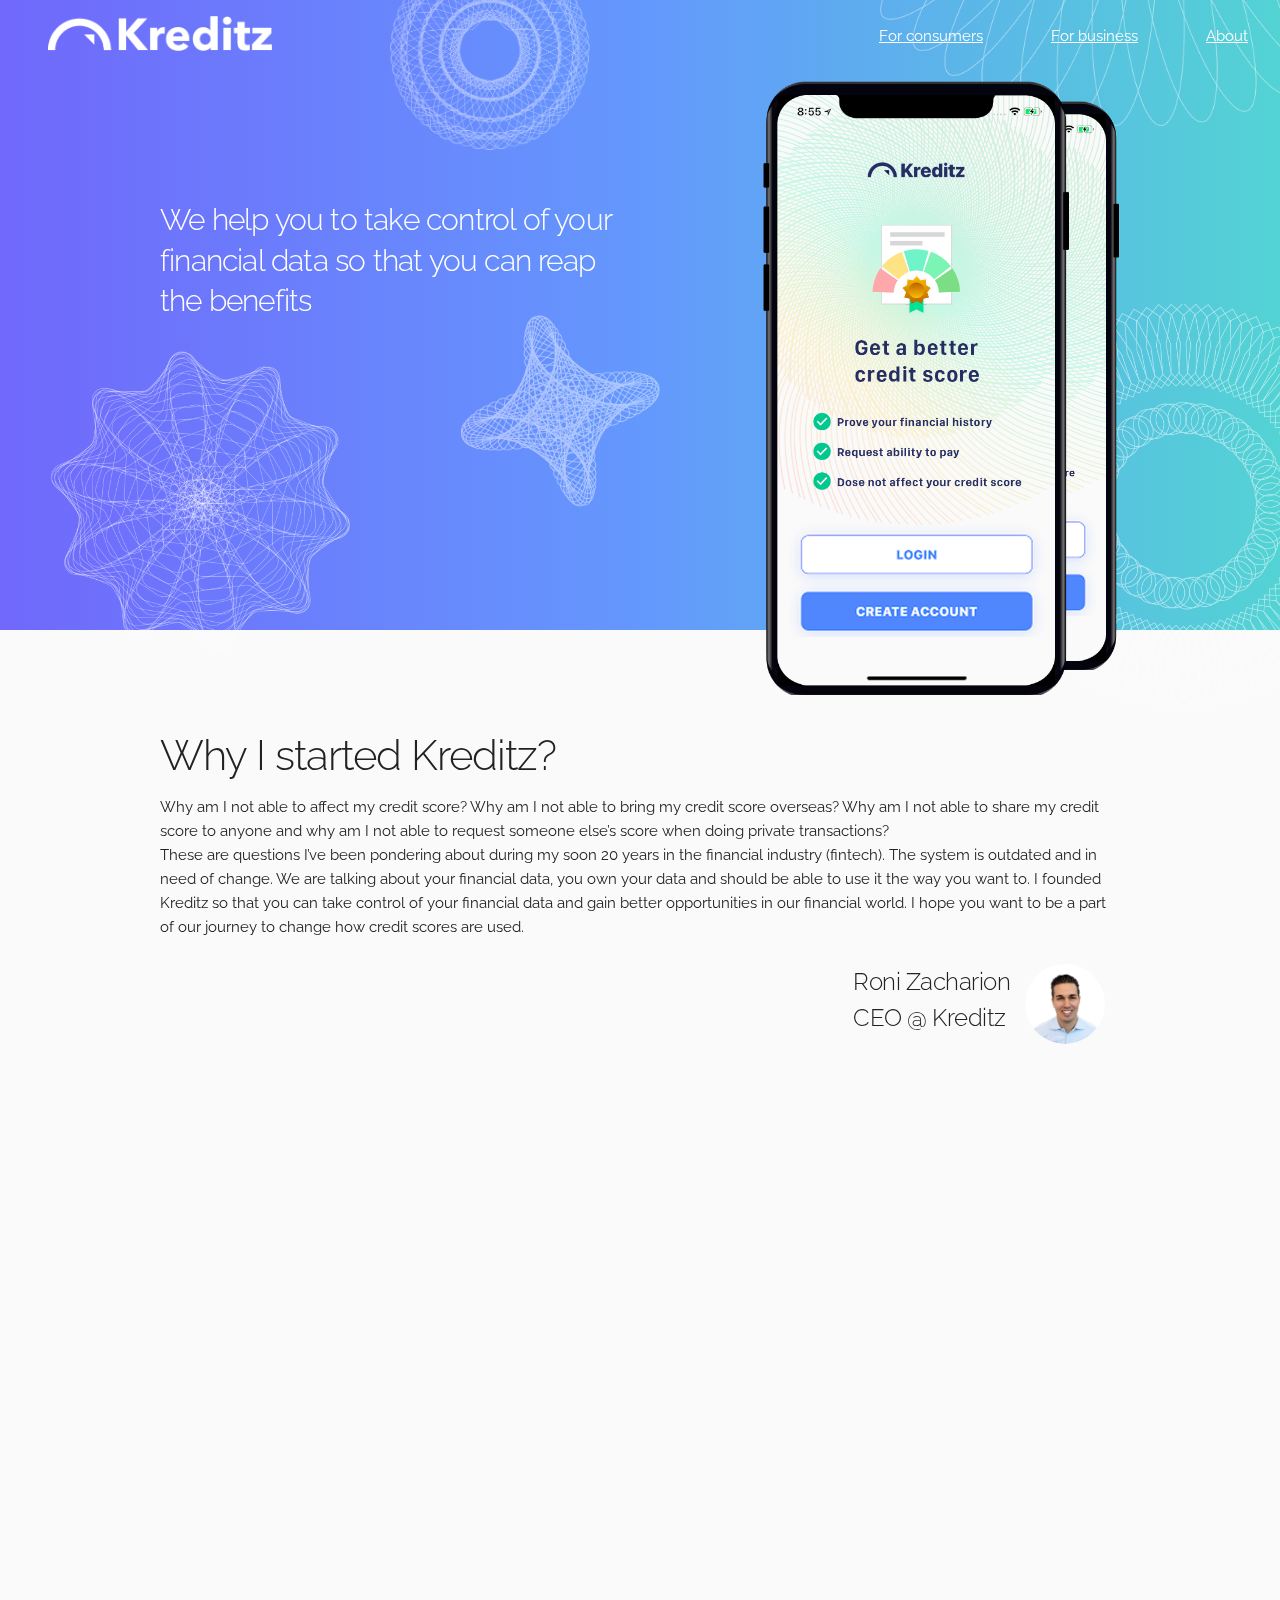
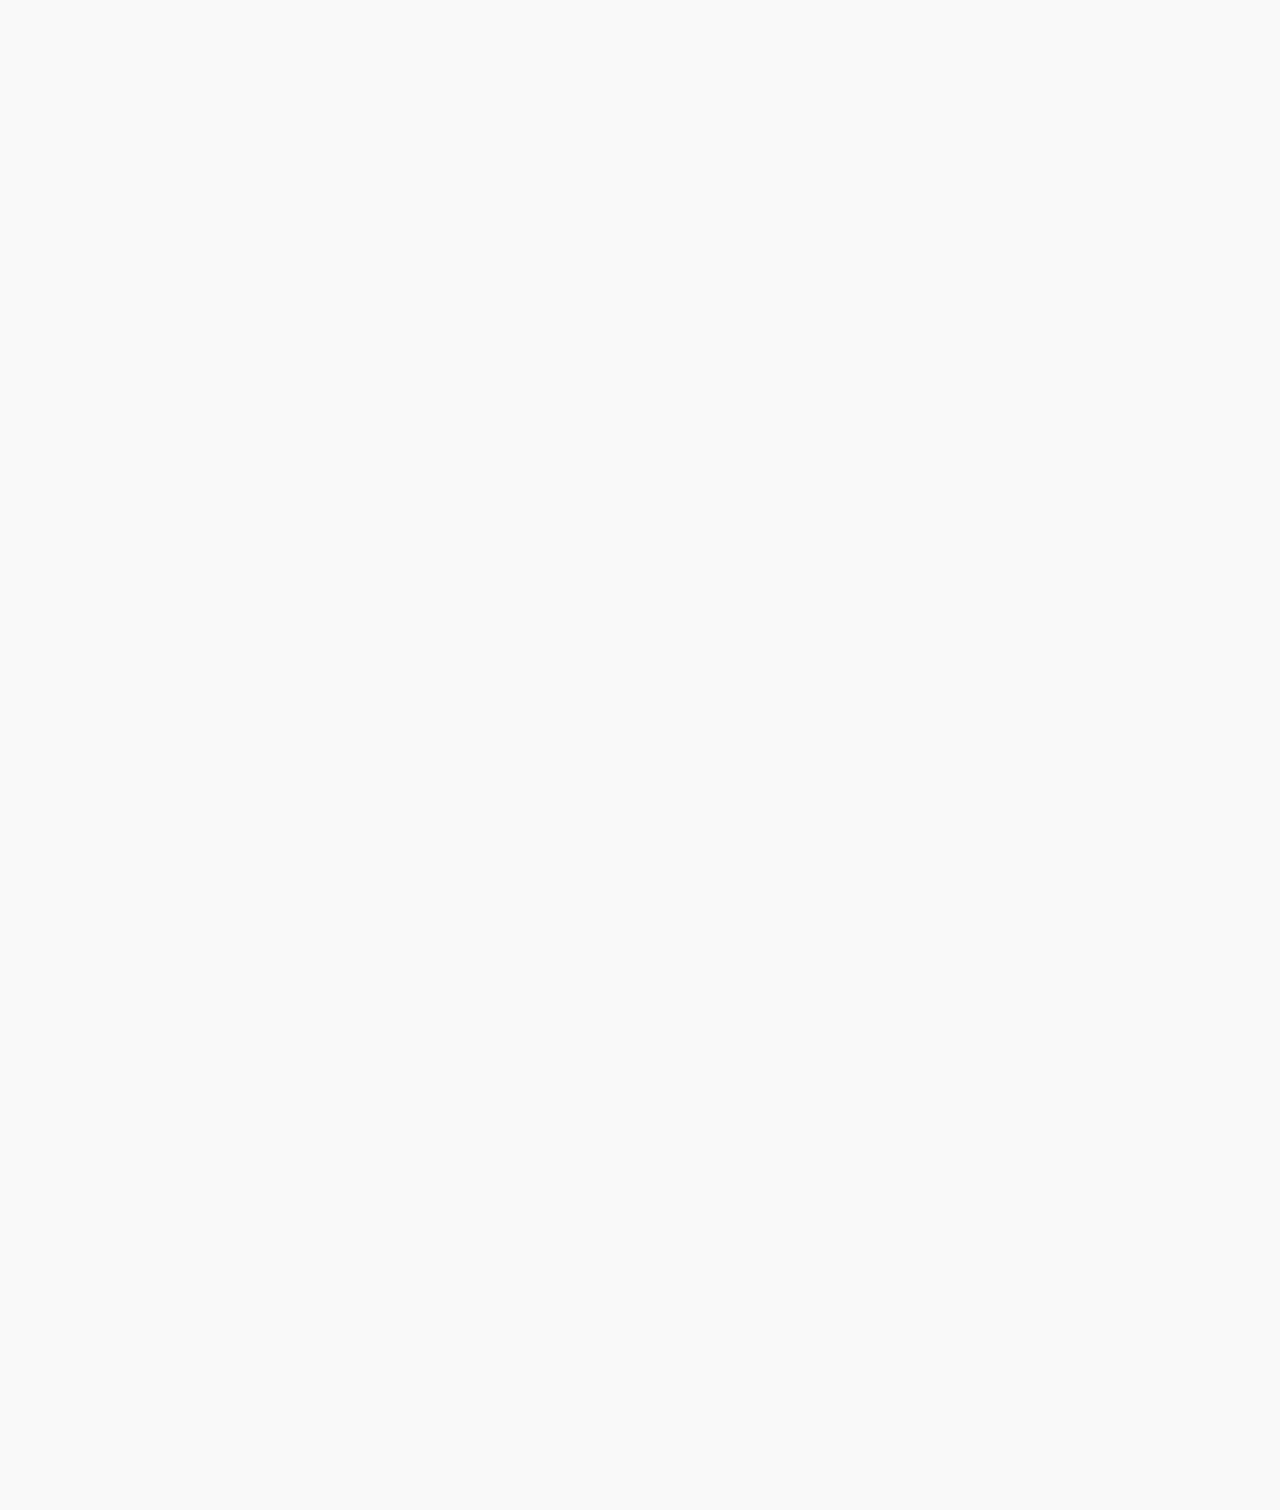
==== about.html @ 9268bc1f "added index business about views" ====
<!DOCTYPE html>
<html lang="en">
<head>

  <!-- Basic Page Needs
  –––––––––––––––––––––––––––––––––––––––––––––––––– -->
  <meta charset="utf-8">
  <title>Kreditz</title>
  <meta name="description" content="">
  <meta name="author" content="">

  <!-- Mobile Specific Metas
  –––––––––––––––––––––––––––––––––––––––––––––––––– -->
  <meta name="viewport" content="width=device-width, initial-scale=1">

  <!-- FONT
  –––––––––––––––––––––––––––––––––––––––––––––––––– -->
  <link href="https://fonts.googleapis.com/css?family=Raleway&display=swap" rel="stylesheet">

  <!-- CSS
  –––––––––––––––––––––––––––––––––––––––––––––––––– -->
  <link rel="stylesheet" href="https://unpkg.com/aos@next/dist/aos.css" />
  <link rel="stylesheet" href="css/normalize.css">
  <link rel="stylesheet" href="css/skeleton.css">
  <link rel="stylesheet" href="css/style.css">

  <!-- Favicon
  –––––––––––––––––––––––––––––––––––––––––––––––––– -->
  <!-- <link rel="icon" type="image/png" href="images/favicon.png"> -->

  <!-- SCRIPT
  –––––––––––––––––––––––––––––––––––––––––––––––––– -->
  <script src="js/rellax.js"></script>
  <script src="https://code.jquery.com/jquery-3.4.1.js"></script>
</head>
<body>
    <!-- Navbar
  –––––––––––––––––––––––––––––––––––––––––––––––––– -->
<!--Navigation-->	 
      <header>
        <nav>
          <img class="logo_nav" src="images/logo_white_kreditz.png" alt="logo for kreditz">
          <div class="menu">
            <ul class="nav_ul">
                <li> <a class="links_nav" href="index.html">For consumers</a> </li>
                <li> <a class="links_nav" href="business.html">For business</a> </li>
                <li> <a class="links_nav" href="about.html">About</a> </li>
            </ul>
          </div> 
        </nav>
      </header>
    <!--Navigation-->

  <!-- Primary Page Layout
  –––––––––––––––––––––––––––––––––––––––––––––––––– -->

  <div class="section hero">
      <div class="one-half column phones" style="position: absolute; margin-left: 390px; margin-top: -270px;">
          <img class="rellax" data-rellax-speed="-3" style="height: 200px;" src="images/guilloche.png">
      </div>
        <div class="u-full-width" style="position: absolute; margin-top: -225px;">
            <img class="rellax float_right" data-rellax-speed="-5" style="width: 400px;" src="images/halfgroup2.png">
        </div>
    <div class="container nav_top_z_index color_white">
      <div class="row">
        <div data-aos="fade-up" class="one-half column"style="margin-top: -20px;">
          <h4 class="hero-heading">We help you to take control of your <br>financial data so that you can reap the benefits</h4>
        
          <div class="" style="position: absolute;width: 100%;width: 100%; margin-left: 400px; margin-top: -27px;margin-left: 300px;">
              <img class="rellax" data-rellax-speed="-1" style="width: 200px;" src="images/guillochemiddle.png">
          </div>
       </div>
        <div data-aos="zoom-in-left" class="one-half column phones" style="margin-top: 100px;">
          <img class="phone rellax" data-rellax-speed="6" style="margin-top: -80px;" src="images/iphoneX-about.png">
          <img class="phone rellax" data-rellax-speed="8" style="margin-top: -80px;" src="images/iphoneX-about.png">
        </div>
      </div>
    </div>
    <div class="one-half column phones" style="position: absolute; margin-top: 7pt;">
        <img class="rellax" data-rellax-speed="6" style="height: 300px;" src="images/guillochewater.png">
    </div>
    <div class="u-full-width" style="position: absolute;margin-top: -28pt;">
        <img class="rellax float_right" data-rellax-speed="-3" style="width: 300px;" src="images/halfwatermark.png">
    </div>
  </div>

        <!-- KREDITZ ABOUT-->
      <div data-aos="fade-up" data-aos="fade-up" class="container mt-100">
        <h2 class="section-heading">Why I started Kreditz?</h2>
        <p class="">Why am I not able to affect my credit score? Why am I not able to bring my credit score overseas? Why am I not able to share my credit score to anyone and why am I not able to request someone else’s score when doing private transactions?<br>

                These are questions I’ve been pondering about during my soon 20 years in the financial industry (fintech). The system is outdated and in need of change. We are talking about your financial data, you own your data and should be able to use it the way you want to.
                
                I founded Kreditz so that you can take control of your financial data and gain better opportunities in our financial world. I hope you want to be a part of our journey to change how credit scores are used.</p>
                <div class="about_why_kreditz_box">
                    <h5>Roni Zacharion <br>CEO @ Kreditz</h5>
                    <img class="about_why_kreditz_image" src="images/roni_profile.jpeg" alt="">
                </div> 
       </div>
       <!-- The Team! -->
       <div data-aos="fade-up" data-aos="fade-up" class="about_team_container">
            <div  class="container mt-100">
                <h2 class="section-heading about_team_title">Team</h2>
                <div class="row">
                    <div class="four columns about_center">
                        <img class="about_image_team" src="images/Roni_z.jpeg" alt="">
                        <h4 class="about_margin_0">Roni Zacharion</h5>
                        <p>CEO and Founder</p>
                    </div>
                    <div class="four columns about_center">
                        <img class="about_image_team" src="images/elias-team.png" alt="">
                        <h4 class="about_margin_0">Elias Abrahamsson</h5>
                        <p>Chief Commercial Officer</p>
                    </div>
                    <div class="four columns about_center">
                        <img class="about_image_team" src="images/Magnus_team.jpeg" alt="">
                        <h4 class="about_margin_0">Magnus Källhager</h5>
                        <p>Chief Analytics Officer</p>
                    </div>
                </div>
                <div data-aos="fade-up" data-aos="fade-up" class="row">
                    <div class="four columns about_center">
                        <img class="about_image_team" src="images/Arlen_team.jpeg" alt="">
                        <h4 class="about_margin_0">Arlen Rios</h5>
                        <p>CTO</p>
                    </div>
                    <div class="four columns about_center">
                        <img class="about_image_team" src="images/anders_team.jpeg" alt="">
                        <h4 class="about_margin_0">Anders Gustavsson</h5>
                        <p>Junior Developer</p>
                    </div>
                    <div class="four columns about_center">
                        <img class="about_image_team" src="images/johan_team.jpeg" alt="">
                        <h4 class="about_margin_0">Johan Walberg</h5>
                        <p>Junior Developer</p>
                    </div>
                </div>
                <div data-aos="fade-up" data-aos="fade-up" class="row">
                    <div class="four columns about_center">
                        <img class="about_image_team" src="images/lorenzo_team.jpeg" alt="">
                        <h4 class="about_margin_0">Lorenzo Nilson</h5>
                        <p>Operations Manager</p>
                    </div>
                    <div class="four columns about_center">
                        <img class="about_image_team" src="images/bhavesh_team.png" alt="">
                        <h4 class="about_margin_0">Bhavesh Kshatriya</h5>
                        <p>Backend Developer</p>
                    </div>
                    <div class="four columns about_center">
                        <img class="about_image_team" src="images/yogesh_team.jpeg" alt="">
                        <h4 class="about_margin_0">Yogesh Patidar</h5>
                        <p>Backend Developer</p>
                    </div>
                </div>
            </div>
        </div>

        <!-- JOBS! -->
        <div data-aos="fade-up" class="container section categories accordio_container" style="background-color:#fafafa;">
                <h2 class="faq_title">Jobs</h2>
                <!-- <p>Click on the buttons to open the collapsible content.</p> -->
                <button class="accordion">UX Designer</button>
                <div class="panel">
                  <p>We are looking for a UX Designer to our development team in Stockholm, Sweden. Read more</p>
                </div>
                
                <button class="accordion">Back-end developer</button>
                <div class="panel">
                  <p>We are looking for an experienced Back-end developer to join our development team in Stockholm, Sweden. Read more</p>
                </div>
                
                <button class="accordion">Front-end developer</button>
                <div class="panel">
                  <p>We are looking for a qualified Front-end developer to join our development team in Stockholm, Sweden. Read more  </p>
                    
                </div>
              </div>
      



  <!-- <div class="section get-help">
    <div class="container">
      <h3 class="section-heading">Need help getting started?</h3>
      <p class="section-description">Skeleton is an amazingly easy place to start with responsive development. If you want to learn more, just visit the documentation!</p>
      <a class="button button-primary" href="http://getskeleton.com">View Skeleton Docs</a>
    </div>
  </div> -->

  <div data-aos="fade-up" class="section values footer">
    <div class="container">
      <div class="row">
        <div class="one-third column value">
          <!-- <h2 class="value-multiplier">Kreditz</h2> -->
          <h5 class="value-heading">Kreditz</h5>
          <p class="value-description">For Consumers</p>
          <p class="value-description">For business</p>
          <p class="value-description">About</p>
        </div>
        <div class="one-third column value">
          <!-- <h2 class="value-multiplier">Links</h2> -->
          <h5 class="value-heading">Links</h5>
          <p class="value-description">Facebook</p>
          <p class="value-description">Instagram</p>
          <p class="value-description">Linkedin</p>
        </div>
        <div class="one-third column value">
          <!-- <h2 class="value-multiplier">Get the app%</h2> -->
          <h5 class="value-heading">Get the app</h5>
          <div>
            <a href="https://play.google.com/store/apps/details?id=com.kreditz.app"><img class="image-stores"  src="images/google.png"></a>
            <a href="https://itunes.apple.com/us/app/kreditz/id1406280309?ls=1&mt=8"><img class="image-stores"  src="images/apple.png"></a>
            </div>
        </div>
      </div>
    </div>
    <div class="container">
      <div class="row">
        <div class="one-third column value">
          <!-- <h2 class="value-multiplier">Kreditz</h2> -->
          <h5 class="value-heading">FAQ</h5>
          <p class="value-description">FAQ <br>Terms and Conditions</p>
        </div>
        <div class="one-third column value">
          <!-- <h2 class="value-multiplier">Links</h2> -->
          <h5 class="value-heading">Get in touch</h5>
          <br>
          <p class="value-description">info@kreditz.com</p>
        </div>
        <div class="one-third column value">
          <!-- <h2 class="value-multiplier">Get the app%</h2> -->
          <h5 class="value-heading">Office</h5>
          <p class="value-description">Vendevägen 89 <br>Danderyd, SWEDEN</p>
        </div>
      </div>
    </div>
  </div>
  <script>
      // Start Rellax
      var rellax = new Rellax('.rellax', {
        callback: function(positions) {
        }
      });
    </script>






  <script src="https://unpkg.com/aos@next/dist/aos.js"></script>
  <script>
    AOS.init();
  </script>
  <script>
    var acc = document.getElementsByClassName("accordion");
    var i;
    
    for (i = 0; i < acc.length; i++) {
      acc[i].addEventListener("click", function() {
        this.classList.toggle("active");
        var panel = this.nextElementSibling;
        if (panel.style.maxHeight){
          panel.style.maxHeight = null;
        } else {
          panel.style.maxHeight = panel.scrollHeight + "px";
        } 
      });
    }
    </script>

    <script type="text/javascript">
    $(window).on("scroll", function() {
        if($(window).scrollTop() > 525) {
          $('nav').addClass('gradient');
        }
        else {
          $('nav').removeClass('gradient');
        }
    })
    </script>

<!-- End Document
  –––––––––––––––––––––––––––––––––––––––––––––––––– -->
</body>
</html>
---- css/skeleton.css ----
/*
* Skeleton V2.0.4
* Copyright 2014, Dave Gamache
* www.getskeleton.com
* Free to use under the MIT license.
* http://www.opensource.org/licenses/mit-license.php
* 12/29/2014
*/


/* Table of contents
––––––––––––––––––––––––––––––––––––––––––––––––––
- Grid
- Base Styles
- Typography
- Links
- Buttons
- Forms
- Lists
- Code
- Tables
- Spacing
- Utilities
- Clearing
- Media Queries
*/


/* Grid
–––––––––––––––––––––––––––––––––––––––––––––––––– */
.container {
  position: relative;
  width: 100%;
  max-width: 960px;
  margin: 0 auto;
  padding: 0 20px;
  box-sizing: border-box; }
.column,
.columns {
  width: 100%;
  float: left;
  box-sizing: border-box; }

/* For devices larger than 400px */
@media (min-width: 400px) {
  .container {
    width: 85%;
    padding: 0; }
}

/* For devices larger than 550px */
@media (min-width: 550px) {
  .container {
    width: 80%; }
  .column,
  .columns {
    margin-left: 4%; }
  .column:first-child,
  .columns:first-child {
    margin-left: 0; }

  .one.column,
  .one.columns                    { width: 4.66666666667%; }
  .two.columns                    { width: 13.3333333333%; }
  .three.columns                  { width: 22%;            }
  .four.columns                   { width: 30.6666666667%; }
  .five.columns                   { width: 39.3333333333%; }
  .six.columns                    { width: 48%;            }
  .seven.columns                  { width: 56.6666666667%; }
  .eight.columns                  { width: 65.3333333333%; }
  .nine.columns                   { width: 74.0%;          }
  .ten.columns                    { width: 82.6666666667%; }
  .eleven.columns                 { width: 91.3333333333%; }
  .twelve.columns                 { width: 100%; margin-left: 0; }

  .one-third.column               { width: 30.6666666667%; }
  .two-thirds.column              { width: 65.3333333333%; }

  .one-half.column                { width: 48%; }

  /* Offsets */
  .offset-by-one.column,
  .offset-by-one.columns          { margin-left: 8.66666666667%; }
  .offset-by-two.column,
  .offset-by-two.columns          { margin-left: 17.3333333333%; }
  .offset-by-three.column,
  .offset-by-three.columns        { margin-left: 26%;            }
  .offset-by-four.column,
  .offset-by-four.columns         { margin-left: 34.6666666667%; }
  .offset-by-five.column,
  .offset-by-five.columns         { margin-left: 43.3333333333%; }
  .offset-by-six.column,
  .offset-by-six.columns          { margin-left: 52%;            }
  .offset-by-seven.column,
  .offset-by-seven.columns        { margin-left: 60.6666666667%; }
  .offset-by-eight.column,
  .offset-by-eight.columns        { margin-left: 69.3333333333%; }
  .offset-by-nine.column,
  .offset-by-nine.columns         { margin-left: 78.0%;          }
  .offset-by-ten.column,
  .offset-by-ten.columns          { margin-left: 86.6666666667%; }
  .offset-by-eleven.column,
  .offset-by-eleven.columns       { margin-left: 95.3333333333%; }

  .offset-by-one-third.column,
  .offset-by-one-third.columns    { margin-left: 34.6666666667%; }
  .offset-by-two-thirds.column,
  .offset-by-two-thirds.columns   { margin-left: 69.3333333333%; }

  .offset-by-one-half.column,
  .offset-by-one-half.columns     { margin-left: 52%; }

}


/* Base Styles
–––––––––––––––––––––––––––––––––––––––––––––––––– */
/* NOTE
html is set to 62.5% so that all the REM measurements throughout Skeleton
are based on 10px sizing. So basically 1.5rem = 15px :) */
html {
  font-size: 62.5%; }
body {
  font-size: 1.5em; /* currently ems cause chrome bug misinterpreting rems on body element */
  line-height: 1.6;
  font-weight: 400;
  font-family: "Raleway", "HelveticaNeue", "Helvetica Neue", Helvetica, Arial, sans-serif;
  color: #222; }


/* Typography
–––––––––––––––––––––––––––––––––––––––––––––––––– */
h1, h2, h3, h4, h5, h6 {
  margin-top: 0;
  margin-bottom: 2rem;
  font-weight: 300; }
h1 { font-size: 4.0rem; line-height: 1.2;  letter-spacing: -.1rem;}
h2 { font-size: 3.6rem; line-height: 1.25; letter-spacing: -.1rem; }
h3 { font-size: 3.0rem; line-height: 1.3;  letter-spacing: -.1rem; }
h4 { font-size: 2.4rem; line-height: 1.35; letter-spacing: -.08rem; }
h5 { font-size: 1.8rem; line-height: 1.5;  letter-spacing: -.05rem; }
h6 { font-size: 1.5rem; line-height: 1.6;  letter-spacing: 0; }

/* Larger than phablet */
@media (min-width: 550px) {
  h1 { font-size: 5.0rem; }
  h2 { font-size: 4.2rem; }
  h3 { font-size: 3.6rem; }
  h4 { font-size: 3.0rem; }
  h5 { font-size: 2.4rem; }
  h6 { font-size: 1.5rem; }
}

p {
  margin-top: 0; }


/* Links
–––––––––––––––––––––––––––––––––––––––––––––––––– */
a {
  color: #1EAEDB; }
a:hover {
  color: #0FA0CE; }


/* Buttons
–––––––––––––––––––––––––––––––––––––––––––––––––– */
.button,
button,
input[type="submit"],
input[type="reset"],
input[type="button"] {
  display: inline-block;
  height: 38px;
  padding: 0 30px;
  color: #555;
  text-align: center;
  font-size: 11px;
  font-weight: 600;
  line-height: 38px;
  letter-spacing: .1rem;
  text-transform: uppercase;
  text-decoration: none;
  white-space: nowrap;
  background-color: transparent;
  border-radius: 4px;
  border: 1px solid #bbb;
  cursor: pointer;
  box-sizing: border-box; }
.button:hover,
button:hover,
input[type="submit"]:hover,
input[type="reset"]:hover,
input[type="button"]:hover,
.button:focus,
button:focus,
input[type="submit"]:focus,
input[type="reset"]:focus,
input[type="button"]:focus {
  color: #333;
  border-color: #888;
  outline: 0; }
.button.button-primary,
button.button-primary,
input[type="submit"].button-primary,
input[type="reset"].button-primary,
input[type="button"].button-primary {
  color: #FFF;
  background-color: #33C3F0;
  border-color: #33C3F0; }
.button.button-primary:hover,
button.button-primary:hover,
input[type="submit"].button-primary:hover,
input[type="reset"].button-primary:hover,
input[type="button"].button-primary:hover,
.button.button-primary:focus,
button.button-primary:focus,
input[type="submit"].button-primary:focus,
input[type="reset"].button-primary:focus,
input[type="button"].button-primary:focus {
  color: #FFF;
  background-color: #1EAEDB;
  border-color: #1EAEDB; }


/* Forms
–––––––––––––––––––––––––––––––––––––––––––––––––– */
input[type="email"],
input[type="number"],
input[type="search"],
input[type="text"],
input[type="tel"],
input[type="url"],
input[type="password"],
textarea,
select {
  height: 38px;
  padding: 6px 10px; /* The 6px vertically centers text on FF, ignored by Webkit */
  background-color: #fff;
  border: 1px solid #D1D1D1;
  border-radius: 4px;
  box-shadow: none;
  box-sizing: border-box; }
/* Removes awkward default styles on some inputs for iOS */
input[type="email"],
input[type="number"],
input[type="search"],
input[type="text"],
input[type="tel"],
input[type="url"],
input[type="password"],
textarea {
  -webkit-appearance: none;
     -moz-appearance: none;
          appearance: none; }
textarea {
  min-height: 65px;
  padding-top: 6px;
  padding-bottom: 6px; }
input[type="email"]:focus,
input[type="number"]:focus,
input[type="search"]:focus,
input[type="text"]:focus,
input[type="tel"]:focus,
input[type="url"]:focus,
input[type="password"]:focus,
textarea:focus,
select:focus {
  border: 1px solid #33C3F0;
  outline: 0; }
label,
legend {
  display: block;
  margin-bottom: .5rem;
  font-weight: 600; }
fieldset {
  padding: 0;
  border-width: 0; }
input[type="checkbox"],
input[type="radio"] {
  display: inline; }
label > .label-body {
  display: inline-block;
  margin-left: .5rem;
  font-weight: normal; }


/* Lists
–––––––––––––––––––––––––––––––––––––––––––––––––– */
ul {
  list-style: circle inside; }
ol {
  list-style: decimal inside; }
ol, ul {
  padding-left: 0;
  margin-top: 0; }
ul ul,
ul ol,
ol ol,
ol ul {
  margin: 1.5rem 0 1.5rem 3rem;
  font-size: 90%; }
li {
  margin-bottom: 1rem; }


/* Code
–––––––––––––––––––––––––––––––––––––––––––––––––– */
code {
  padding: .2rem .5rem;
  margin: 0 .2rem;
  font-size: 90%;
  white-space: nowrap;
  background: #F1F1F1;
  border: 1px solid #E1E1E1;
  border-radius: 4px; }
pre > code {
  display: block;
  padding: 1rem 1.5rem;
  white-space: pre; }


/* Tables
–––––––––––––––––––––––––––––––––––––––––––––––––– */
th,
td {
  padding: 12px 15px;
  text-align: left;
  border-bottom: 1px solid #E1E1E1; }
th:first-child,
td:first-child {
  padding-left: 0; }
th:last-child,
td:last-child {
  padding-right: 0; }


/* Spacing
–––––––––––––––––––––––––––––––––––––––––––––––––– */
button,
.button {
  margin-bottom: 1rem; }
input,
textarea,
select,
fieldset {
  margin-bottom: 1.5rem; }
pre,
blockquote,
dl,
figure,
table,
p,
ul,
ol,
form {
  margin-bottom: 2.5rem; }


/* Utilities
–––––––––––––––––––––––––––––––––––––––––––––––––– */
.u-full-width {
  width: 100%;
  box-sizing: border-box; }
.u-max-full-width {
  max-width: 100%;
  box-sizing: border-box; }
.u-pull-right {
  float: right; }
.u-pull-left {
  float: left; }


/* Misc
–––––––––––––––––––––––––––––––––––––––––––––––––– */
hr {
  margin-top: 3rem;
  margin-bottom: 3.5rem;
  border-width: 0;
  border-top: 1px solid #E1E1E1; }


/* Clearing
–––––––––––––––––––––––––––––––––––––––––––––––––– */

/* Self Clearing Goodness */
.container:after,
.row:after,
.u-cf {
  content: "";
  display: table;
  clear: both; }


/* Media Queries
–––––––––––––––––––––––––––––––––––––––––––––––––– */
/*
Note: The best way to structure the use of media queries is to create the queries
near the relevant code. For example, if you wanted to change the styles for buttons
on small devices, paste the mobile query code up in the buttons section and style it
there.
*/


/* Larger than mobile */
@media (min-width: 400px) {}

/* Larger than phablet (also point when grid becomes active) */
@media (min-width: 550px) {}

/* Larger than tablet */
@media (min-width: 750px) {}

/* Larger than desktop */
@media (min-width: 1000px) {}

/* Larger than Desktop HD */
@media (min-width: 1200px) {}
---- css/style.css ----
/* Shared
–––––––––––––––––––––––––––––––––––––––––––––––––– */
html { overflow-x: hidden; }

.button {
    border-radius: 100px;
  }
  body {
    background-color: #fafafa;
  }
  .text-center {
    text-align: center;
  }
  .list-points {
    list-style-type: none;
  }
  .list-points li {
    background: url('../images/check_black.png') no-repeat left top;
  background-size: 25px 25px;
  padding-left: 35px;
  margin-bottom: 20px;
  }
  /* Sections
  –––––––––––––––––––––––––––––––––––––––––––––––––– */
  .section {
    padding: 8rem 0 7rem;
    text-align: center;
  }
  .section-heading,
  .section-description {
    margin-bottom: 1.2rem;
  }

  .image-stores {
      width: 150px;
  }
  .mt-100 {
    margin-top: 100px;
  }
  /* Navbar
  –––––––––––––––––––––––––––––––––––––––––––––––––– */
  header {
    background-image: linear-gradient(to right,#7068fb,#6498fd,#53d3d4);
    background-size: cover;
    background-position: center;
  }
  .nav_ul {
    margin: 0;
    padding: 0;
  } 
.links_nav {
  color: #fff;
}
.logo_nav {
  height: 35px;
  float: left;
  margin: 16px 48px;
}
  /* .nav_ul > li {
    margin: 0;
    padding: 0;
  } */

  nav {
    position: fixed;
    z-index: 100;
    width: 100%;
    line-height: 40px;
  }
  nav ul {
    float: right;
    margin: 0;
    padding-right: 42px;
  }
  nav ul li {
    display: inline-block;
    padding: 16px 32px;
  }
  nav.gradient {
    background-image: linear-gradient(to right,#7068fb,#6498fd,#53d3d4);
    opacity: 0.8;
  }
  /* Hero
  –––––––––––––––––––––––––––––––––––––––––––––––––– */
  .phones {
    position: relative;
  }
  .phone {
    position: relative;
    max-width: 80%;
    margin: 3rem auto -12rem;
  }
  .phone + .phone {
    display: none;
  }
  .hero {
    background-image: linear-gradient(to right,#7068fb,#6498fd,#53d3d4);
  }
  .nav_top_z_index {
    z-index: 10;
  }
  .color_white {
    color: #fff;
  }
    /* Rellax
  –––––––––––––––––––––––––––––––––––––––––––––––––– */
  .float_right {
    float: right;
  }
  /* Values
  –––––––––––––––––––––––––––––––––––––––––––––––––– */
  .values {
    background-color: #fafafa;
    background-size: cover;
    padding-bottom: 5rem;
  }
  .value-multiplier {
    margin-bottom: .5rem;
    color: #11DFC7;
  }
  .value-heading {
    margin-bottom: .3rem;
  }
  .value-description {
    opacity: .8;
    font-weight: 300;
  }
  .middle-section-steps-image {
    width: 120px;
  }
  /* parners and acticles
  –––––––––––––––––––––––––––––––––––––––––––––––––– */  
  .partners-articles {
    display: flex;
    justify-content: space-around;
  }
  /* Help
  –––––––––––––––––––––––––––––––––––––––––––––––––– */
  .get-help {
    border-bottom: 1px solid #ddd;
  }
  
  /* Categories
  –––––––––––––––––––––––––––––––––––––––––––––––––– */
  .categories {
    background-size: cover;
    color: #fff;
  }
  .categories .section-description { 
    margin-bottom: 4rem;
  }
  .partners {
    color: #75839e;
  }
  /* accordion (FAQ)
  –––––––––––––––––––––––––––––––––––––––––––––––––– */
  .faq_title {
    color: rgb(117, 131, 158);
    float: left;
  }
  .accordion {
    color: #1d3461 !important;
    cursor: pointer;
    width: 100%;
    text-align: left;
    outline: none;
    font-size: 15px;
    transition: 0.4s;
    border-top: none;
    border-left: none;
    border-right: none;
  }
  
  .active, .accordion:hover {
    background-color: #ccc;
  }
  
  .accordion:after {
    content: '\002B';
    color: #777;
    font-weight: bold;
    float: right;
    margin-left: 5px;
    font-size: 40px;
  }
  
  .active:after {
    content: "\2212";
  }
  
  .panel {
    color: #1d3461 !important;
    padding: 0 18px;
    max-height: 0;
    text-align: left;
    overflow: hidden;
    float: left;
    transition: max-height 0.2s ease-out;
  }
  .accorio_ul {
    list-style: none;
  }
/* FOR BUSINESS
  –––––––––––––––––––––––––––––––––––––––––––––––––– */
  /*Our services
  –––––––––––––––––––––––––––––––––––––––––––––––––– */
  .mt-20 {
    margin-top: 20px;
  }
  .mb-20 {
    margin-bottom: 20px;
  }
  .business_margin_top_40 {
    margin-top: 100px;
  }
  .business_margin-top_50 {
    margin-top: 50px;
  }
  .business_our_service_box {
    display: flex;
  }
  .business_images_service {
    width: 168px;
    margin-right: 20px;
  }
  .business_our_service_text {
    margin-top: 60px;
    margin-bottom: 0;
  }
  .business_backgroud_white {
    background: #ffffff;
  }
  .business_client_say_box {
    display: flex;
    justify-content: flex-end;
  }
  .business_client_image {
    height: 45pt;
    width: 45pt;
    margin: 0 15px;
    border-radius: 50%;
  }
    /*Contact us
  –––––––––––––––––––––––––––––––––––––––––––––––––– */
  .business_contact_container {
    background-color: rgba(117, 131, 158, 0.2);
  }
  /* ABOUT
  –––––––––––––––––––––––––––––––––––––––––––––––––– */
    .about_why_kreditz_image {
      height: 60pt;
      width: 60pt;
      margin: 0 15px;
      border-radius: 50%;
    }
    .about_why_kreditz_box {
      display: flex;
      justify-content: flex-end;
    }
    .about_team_container {
      background-color: rgba(117,131,158,.1);
    }
    .about_team_title {
      padding: 30px 0 30px 0;
    }
    .about_image_team {
      border: 1px solid #fff;
      border-radius: 100%;
      height: 160pt;
      width: 160pt;
    }
    .about_margin_0 {
      margin: 0;
    }
    .about_center {
      text-align: center;
    }
  /* Footer
  –––––––––––––––––––––––––––––––––––––––––––––––––– */
.footer {
  color: #fff;
  background-image: linear-gradient(to right,#7068fb,#6498fd,#53d3d4);
}

  /* Bigger than 550 */
  @media (min-width: 550px) {
    /* .section {
      padding: 12rem 0 11rem;
    } */
    .hero {
      padding-bottom: 12rem;
      text-align: left;
      height: 165px;
      background-image: linear-gradient(to right,#7068fb,#6498fd,#53d3d4);
    }
    .phone {
      position: absolute;
      top: -7rem;
      right: 3rem;
      max-height: 362px;
      z-index: 3;
    }
    .phone + .phone {
      top: -6rem;
      display: block;
      max-width: 73.8%;
      right: 0;
      z-index: 2;
      max-height: 338px;
    }
    .hero-heading {
      font-size: 2.4rem;
    }
    .mt-minus-top-60 {
      margin-top: -70px;
    }
  }
  
  /* Bigger than 750 */
  @media (min-width: 550px) {
    .hero {
      height: 190px;
    }
    .hero-heading {
      font-size: 2.6rem;
    }
    /* .section {
      padding: 14rem 0 15rem;
    } */
    .hero {
      padding: 16rem 0 14rem;
    }
    .section-description {
      max-width: 60%;
      margin-left: auto;
      margin-right: auto;
    }
    .phone {
      top: -14rem;
      right: 5rem;
      max-height: 510px;
    }
    .phone + .phone {
      top: -12rem;
      max-height: 472px;
    }
    /* .categories {
      padding: 15rem 0 8rem;
    } */
    .list-points {
      font-size: 12px;
    }
    .image-stores {
      width: 100px;
  }
  }
  
  /* Bigger than 1000 */
  @media (min-width: 1000px) {
    /* .section {
      padding: 20rem 0 19rem;
    } */
    .hero {
      padding: 22rem 0;
    }
    .hero-heading {
      font-size: 3.0rem;
    }
    .phone {
      top: -16rem;
      max-height: 615px;
    }
    .phone + .phone {
      top: -14rem;
      max-height: 570px;
    }
    .list-points {
      font-size: 1em;
    }
    .image-stores {
      width: 150px;
  }
  }
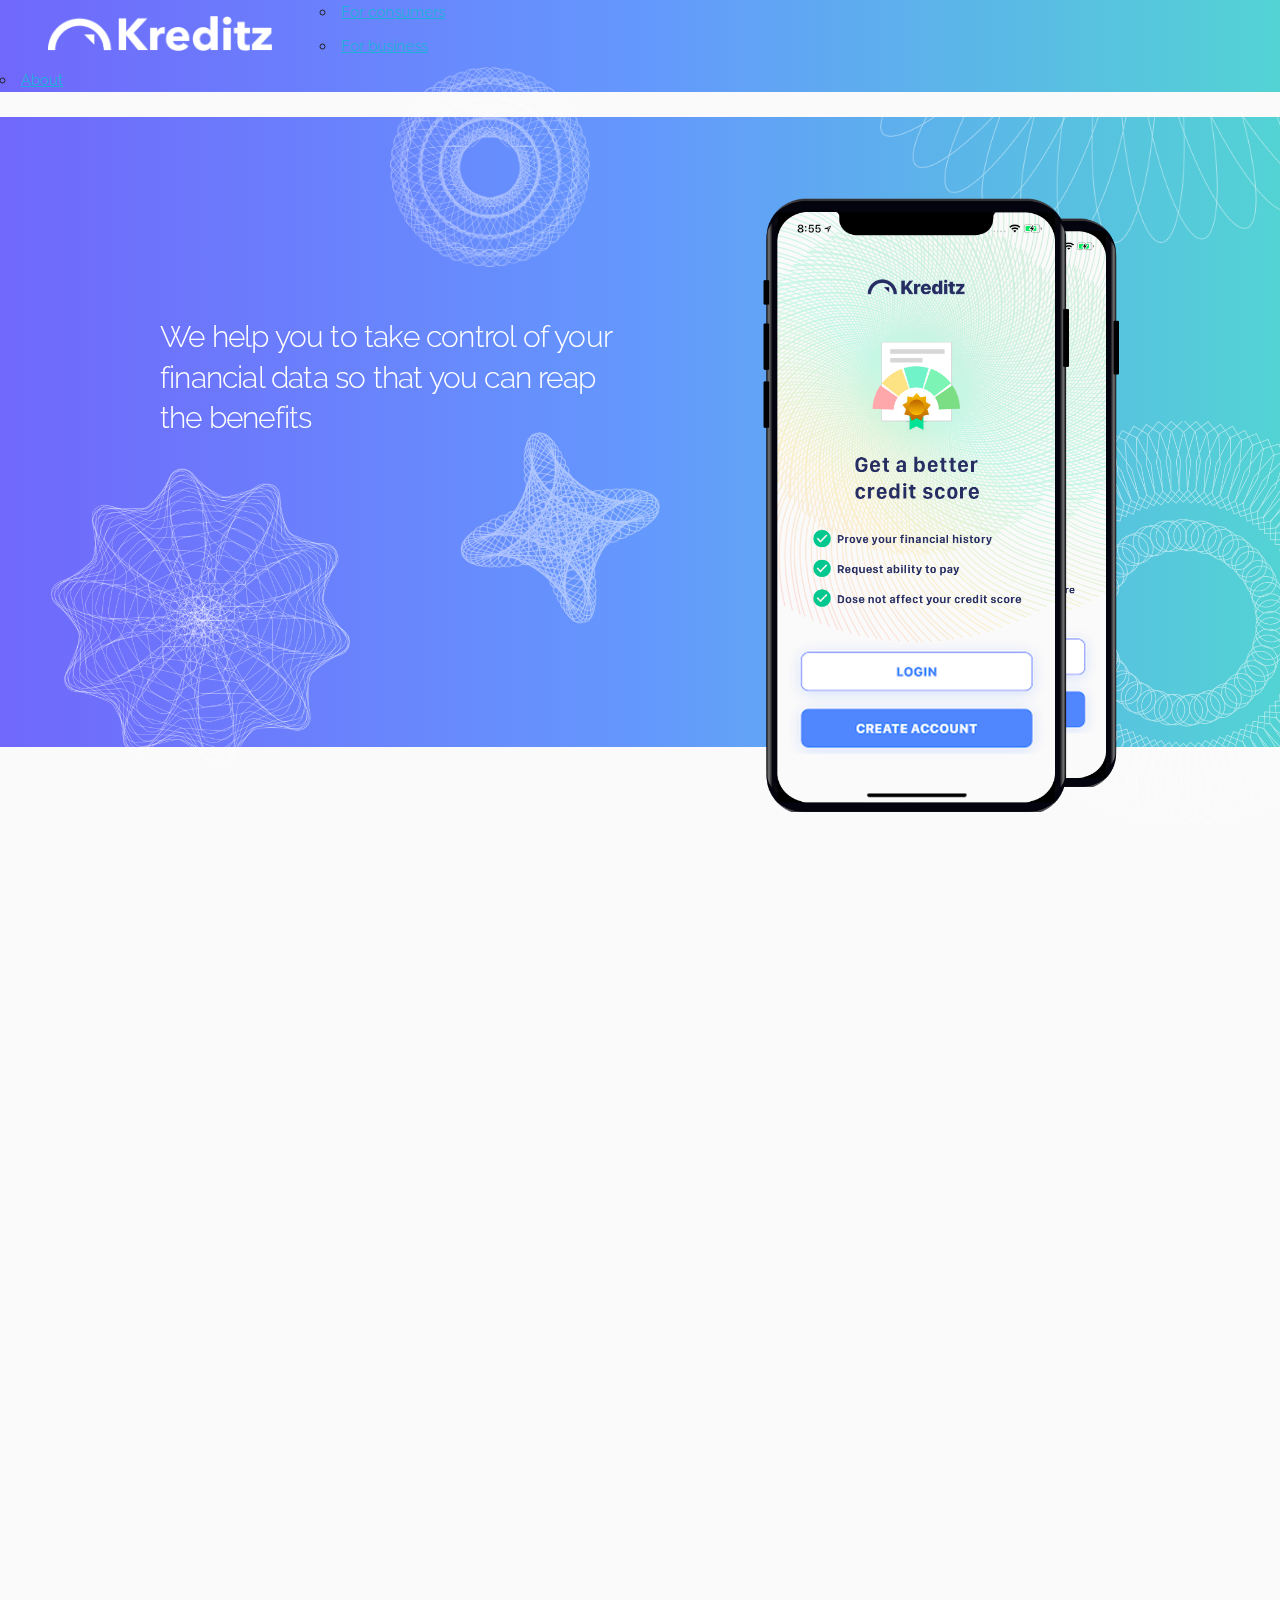
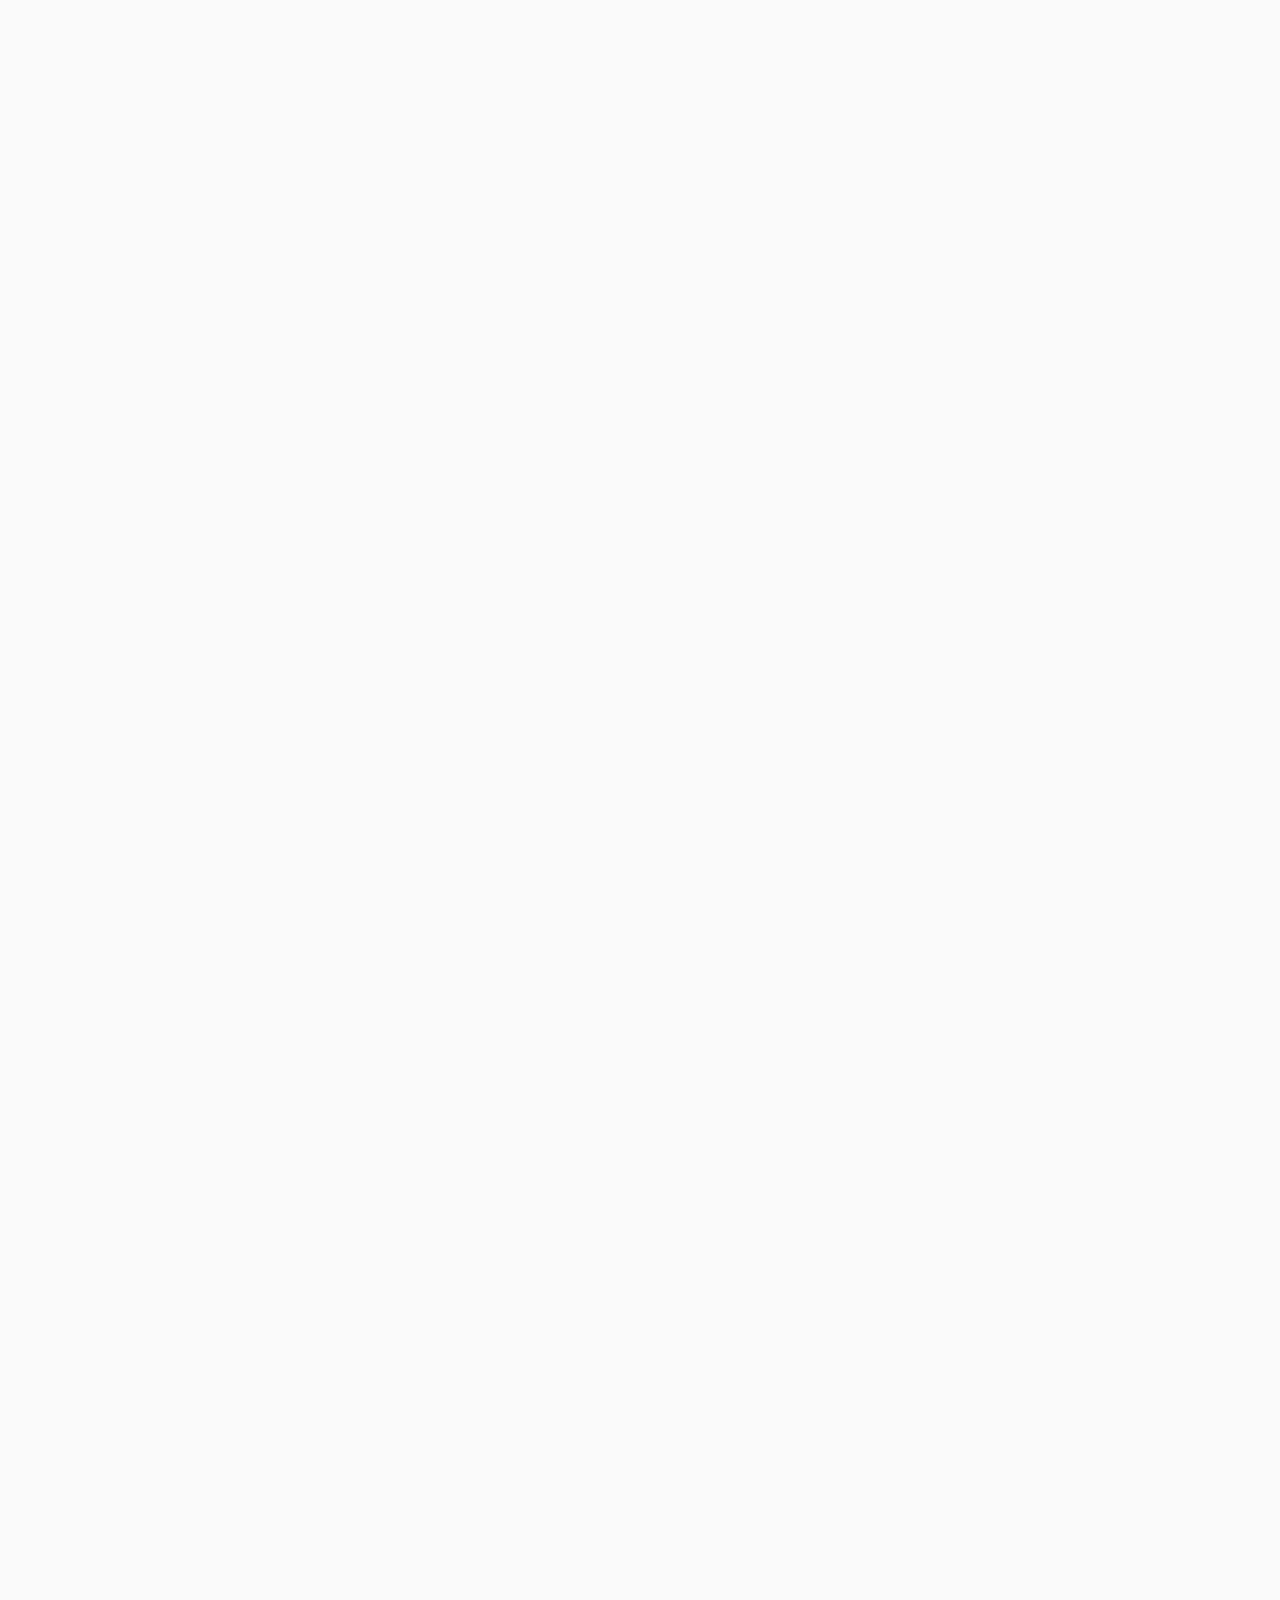
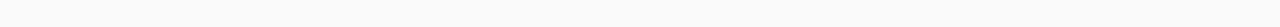
==== commit 6df7aebc: "added responsive menu, added meadu queries for small-big screens" ====
--- a/about.html
+++ b/about.html
@@ -54,7 +54,7 @@
   <!-- Primary Page Layout
   –––––––––––––––––––––––––––––––––––––––––––––––––– -->
 
-  <div class="section hero">
+  <div class="hero">
       <div class="one-half column phones" style="position: absolute; margin-left: 390px; margin-top: -270px;">
           <img class="rellax" data-rellax-speed="-3" style="height: 200px;" src="images/guilloche.png">
       </div>
--- a/css/style.css
+++ b/css/style.css
@@ -1,12 +1,20 @@
 /* Shared
 –––––––––––––––––––––––––––––––––––––––––––––––––– */
-html { overflow-x: hidden; }
-
+html, body {
+  overflow-x:hidden; 
+} 
+.consumer_container {
+  overflow-x:hidden;
+  width: 100%;
+}
 .button {
     border-radius: 100px;
   }
   body {
     background-color: #fafafa;
+    widows: 100%;
+    
+    overflow-x: hidden;
   }
   .text-center {
     text-align: center;
@@ -37,29 +45,25 @@
   .mt-100 {
     margin-top: 100px;
   }
-  /* Navbar
+  /* Navbar Big screens
   –––––––––––––––––––––––––––––––––––––––––––––––––– */
   header {
     background-image: linear-gradient(to right,#7068fb,#6498fd,#53d3d4);
     background-size: cover;
     background-position: center;
   }
-  .nav_ul {
+  .bg_images_banner {
+    display: none;
+  }
+  /* .nav_ul {
     margin: 0;
     padding: 0;
   } 
 .links_nav {
   color: #fff;
 }
-.logo_nav {
-  height: 35px;
-  float: left;
-  margin: 16px 48px;
-}
-  /* .nav_ul > li {
-    margin: 0;
-    padding: 0;
-  } */
+
+
 
   nav {
     position: fixed;
@@ -69,6 +73,7 @@
   }
   nav ul {
     float: right;
+  
     margin: 0;
     padding-right: 42px;
   }
@@ -79,9 +84,163 @@
   nav.gradient {
     background-image: linear-gradient(to right,#7068fb,#6498fd,#53d3d4);
     opacity: 0.8;
-  }
+  } */
+  /* Navbar Mobile screens
+  –––––––––––––––––––––––––––––––––––––––––––––––––– */
+  /* MENU STYLES */
+  /* header */
+  .logo_nav {
+    height: 35px;
+    float: left;
+    margin: 16px 48px;
+  }
+.header {
+  z-index: 9000;
+  /* background: transparent; */
+  background-image: linear-gradient(to right,#7068fb,#6498fd,#53d3d4);
+  opacity: 0.8;
+  background-size: cover;
+  background-position: center;
+  position: fixed;
+  width: 100%;
+}
+
+.header ul {
+  margin: 0;
+  padding: 0;
+  list-style: none;
+  overflow: hidden;
+
+}
+
+.header li a {
+  display: block;
+  padding: 20px 20px;
+  text-decoration: none;
+  color: #fff;
+}
+
+/* .header li a:hover,
+.header .menu-btn:hover {
+  background-color: #f4f4f4;
+} */
+
+.header .logo {
+  display: block;
+  float: left;
+  font-size: 2em;
+  padding: 10px 20px;
+  text-decoration: none;
+}
+
+/* menu */
+
+.header .menu {
+  clear: both;
+  max-height: 0;
+  transition: max-height .2s ease-out;
+}
+
+/* menu icon */
+
+.header .menu-icon {
+  cursor: pointer;
+  display: inline-block;
+  float: right;
+  padding: 28px 20px;
+  position: relative;
+  user-select: none;
+}
+
+.header .menu-icon .navicon {
+  background: #333;
+  display: block;
+  height: 2px;
+  position: relative;
+  transition: background .2s ease-out;
+  width: 18px;
+}
+
+.header .menu-icon .navicon:before,
+.header .menu-icon .navicon:after {
+  background: #333;
+  content: '';
+  display: block;
+  height: 100%;
+  position: absolute;
+  transition: all .2s ease-out;
+  width: 100%;
+}
+
+.header .menu-icon .navicon:before {
+  top: 5px;
+}
+
+.header .menu-icon .navicon:after {
+  top: -5px;
+}
+
+/* menu btn */
+
+.header .menu-btn {
+  display: none;
+}
+
+.header .menu-btn:checked ~ .menu {
+  max-height: 240px;
+}
+
+.header .menu-btn:checked ~ .menu-icon .navicon {
+  background: transparent;
+}
+
+.header .menu-btn:checked ~ .menu-icon .navicon:before {
+  transform: rotate(-45deg);
+}
+
+.header .menu-btn:checked ~ .menu-icon .navicon:after {
+  transform: rotate(45deg);
+}
+
+.header .menu-btn:checked ~ .menu-icon:not(.steps) .navicon:before,
+.header .menu-btn:checked ~ .menu-icon:not(.steps) .navicon:after {
+  top: 0;
+}
+header.gradient {
+  background-image: linear-gradient(to right,#7068fb,#6498fd,#53d3d4);
+  opacity: 0.8;
+} 
+
+@media (max-width: 549px) { 
+  .hero-heading {
+    margin-top: 120px;
+  }
+}
+
+@media (min-width: 900px) {
+  .header li {
+    float: left;
+  }
+  .header li a {
+    padding: 20px 30px;
+  }
+  .header .menu {
+    clear: none;
+    float: right;
+    max-height: none;
+  }
+  .header .menu-icon {
+    display: none;
+  }
+  .bg_images_banner {
+    display: block;
+  }
+}
   /* Hero
   –––––––––––––––––––––––––––––––––––––––––––––––––– */
+  .hero {
+    text-align: center;
+  }
   .phones {
     position: relative;
   }
@@ -164,7 +323,7 @@
     width: 100%;
     text-align: left;
     outline: none;
-    font-size: 15px;
+    font-size: 12px;
     transition: 0.4s;
     border-top: none;
     border-left: none;
@@ -380,4 +539,9 @@
     .image-stores {
       width: 150px;
   }
+  }
+
+  /* Mobile friendly */
+  @-ms-viewport{
+    width: device-width;
   }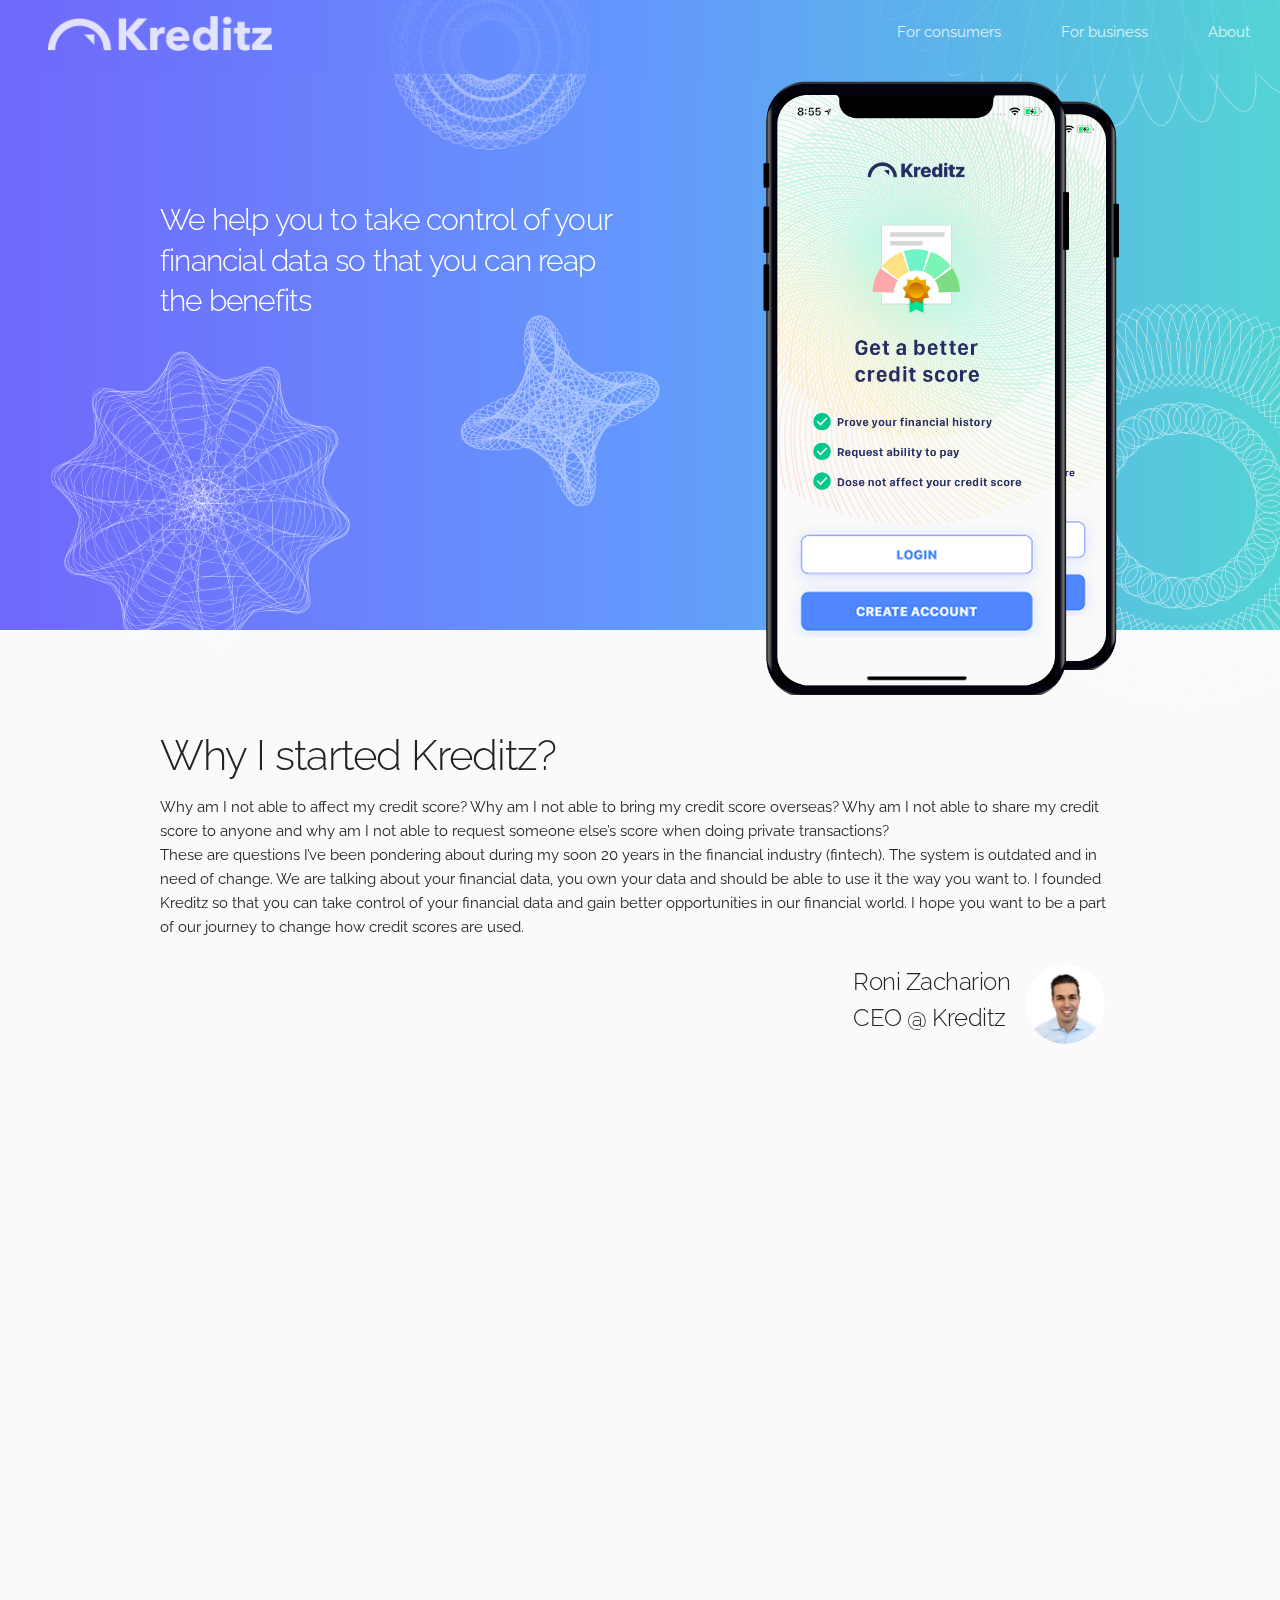
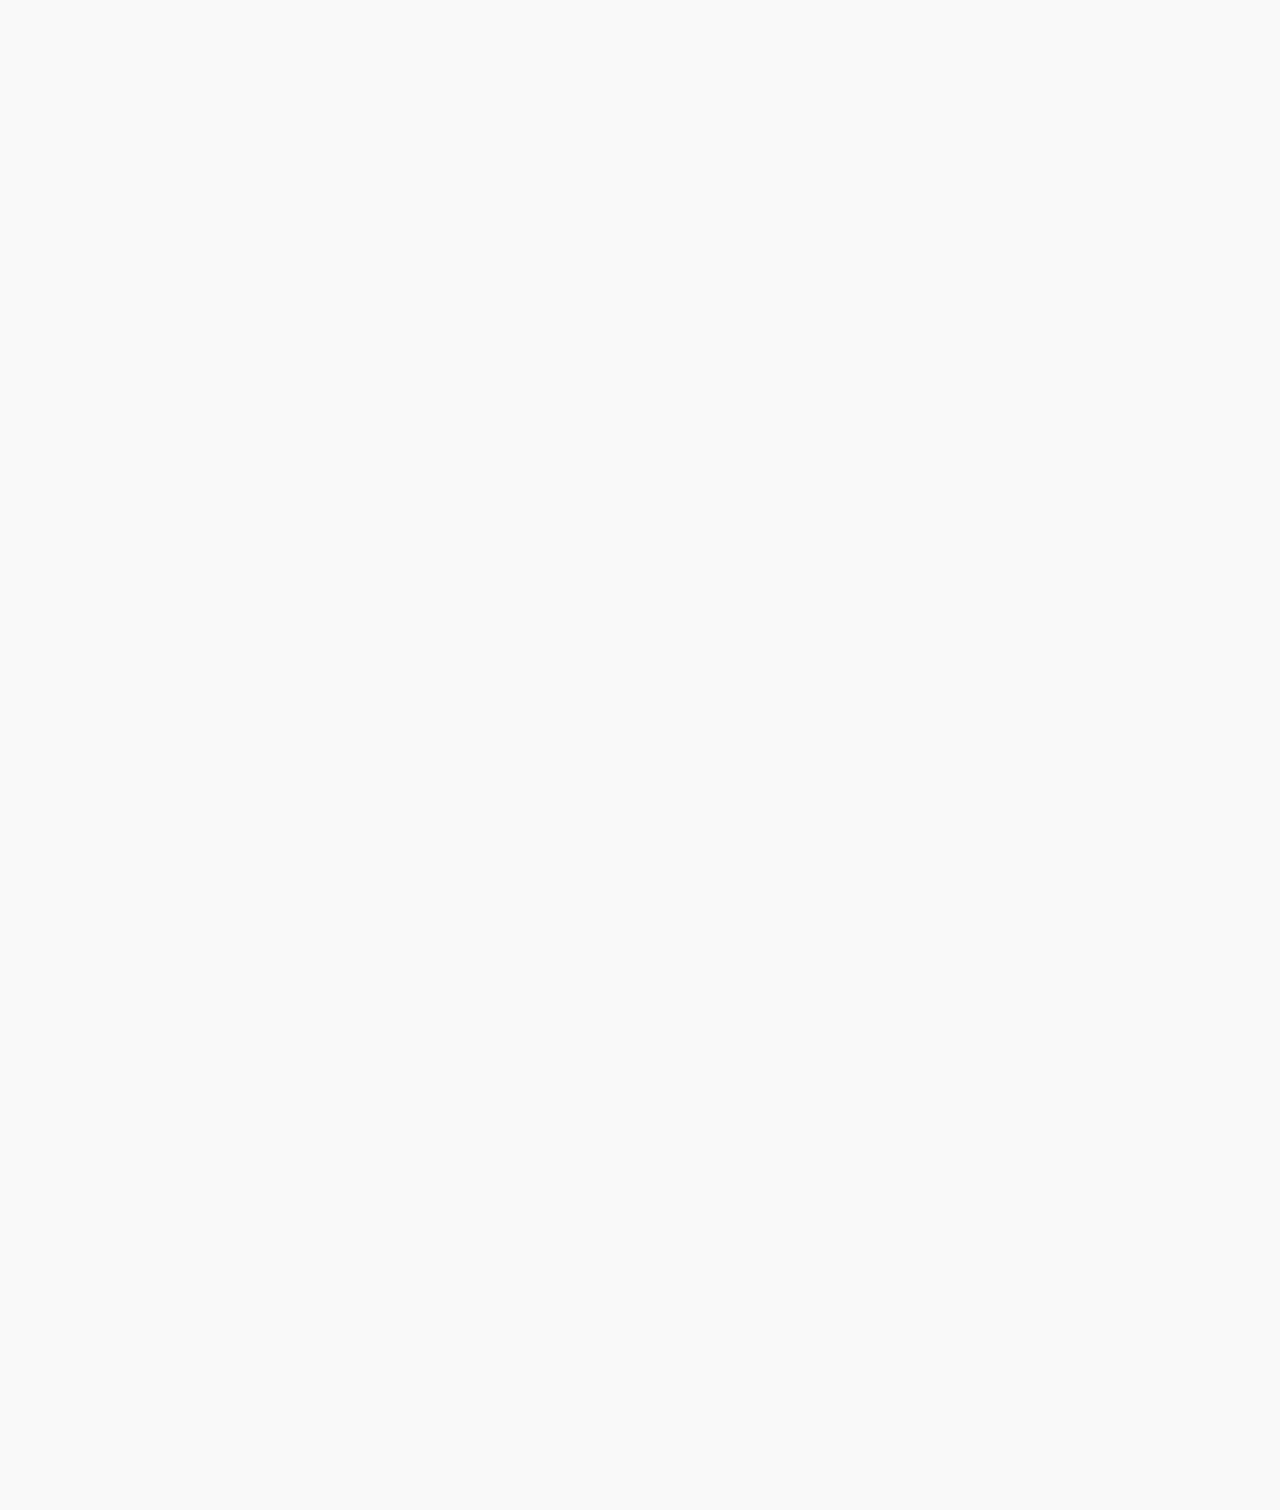
==== commit cfc1a3d6: "added responsive menu to about/business" ====
--- a/about.html
+++ b/about.html
@@ -37,18 +37,18 @@
     <!-- Navbar
   –––––––––––––––––––––––––––––––––––––––––––––––––– -->
 <!--Navigation-->	 
-      <header>
-        <nav>
-          <img class="logo_nav" src="images/logo_white_kreditz.png" alt="logo for kreditz">
-          <div class="menu">
-            <ul class="nav_ul">
+        <nav>   
+        <header class="header">
+            <img class="logo_nav" src="images/logo_white_kreditz.png" alt="logo for kreditz">
+            <input class="menu-btn" type="checkbox" id="menu-btn" />
+            <label class="menu-icon" for="menu-btn"><span class="navicon"></span></label>
+            <ul class="menu">
                 <li> <a class="links_nav" href="index.html">For consumers</a> </li>
                 <li> <a class="links_nav" href="business.html">For business</a> </li>
                 <li> <a class="links_nav" href="about.html">About</a> </li>
             </ul>
-          </div> 
+          </header>
         </nav>
-      </header>
     <!--Navigation-->
 
   <!-- Primary Page Layout
